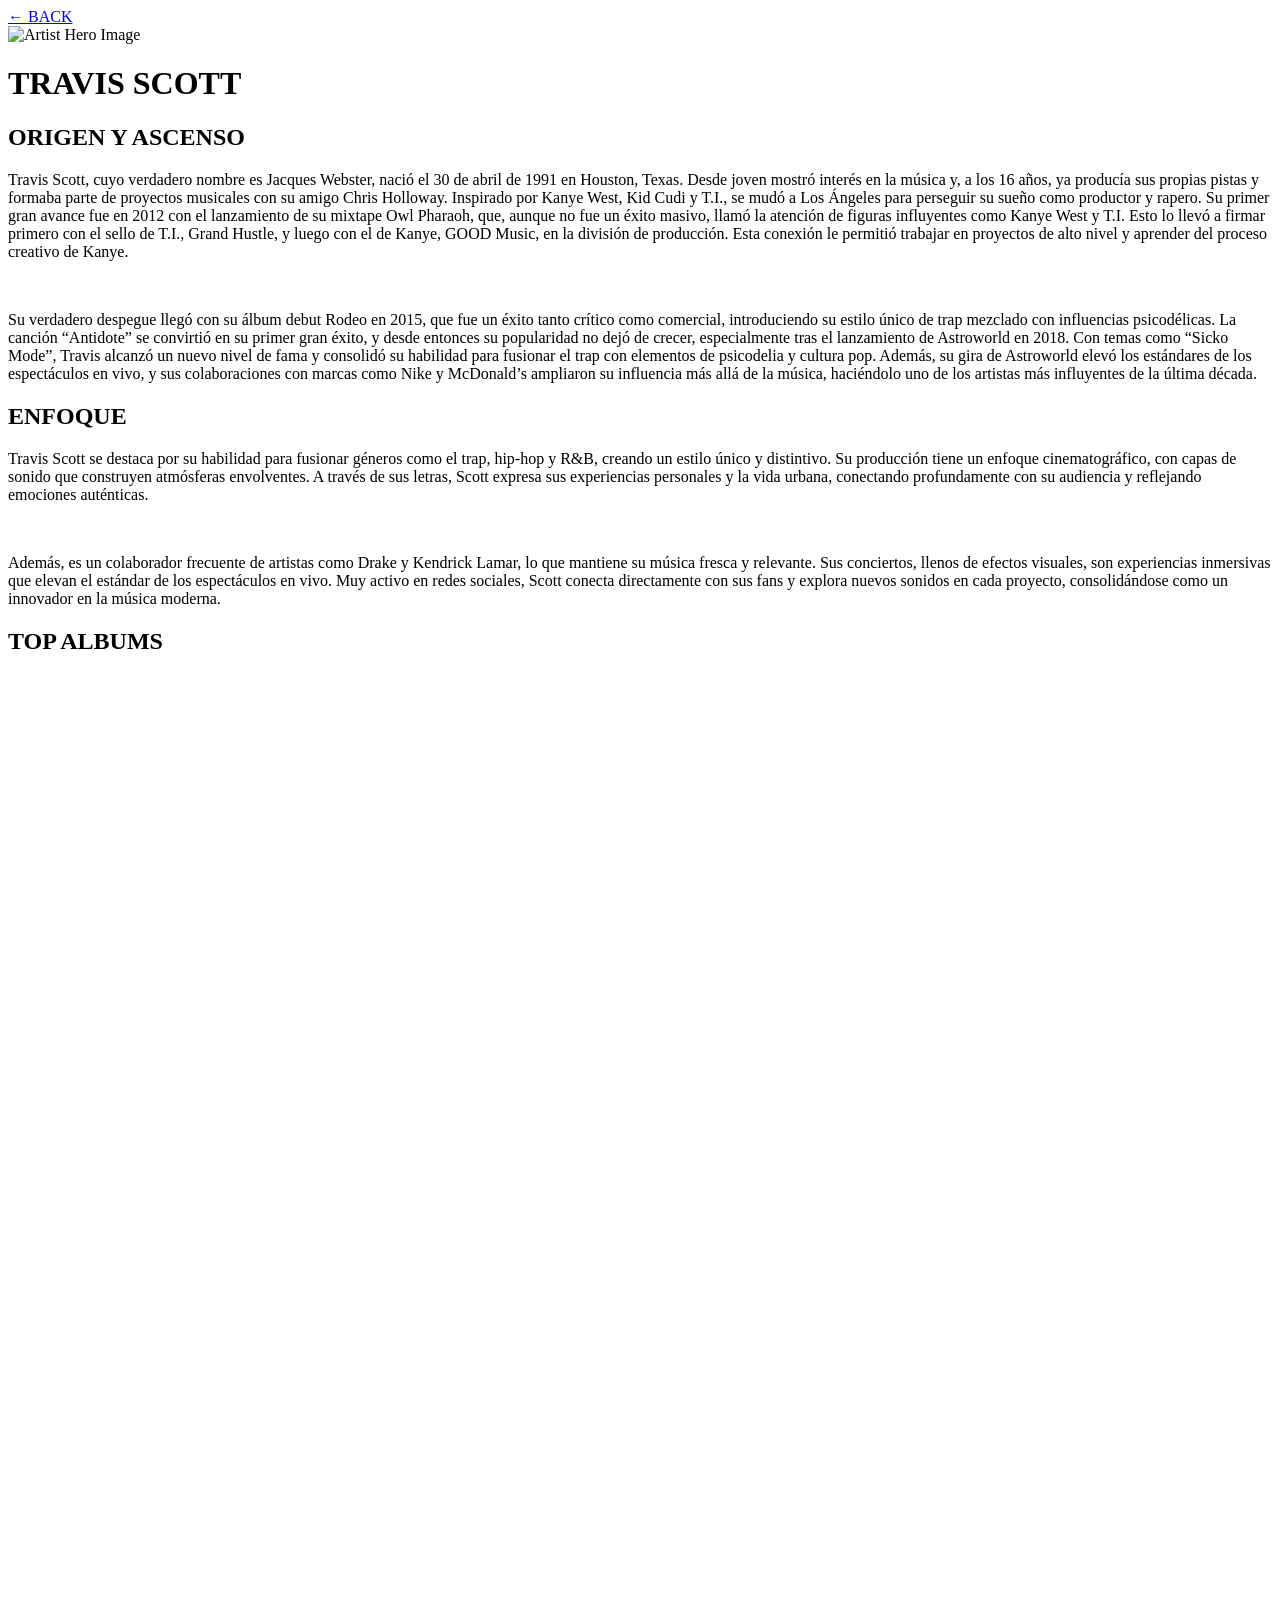
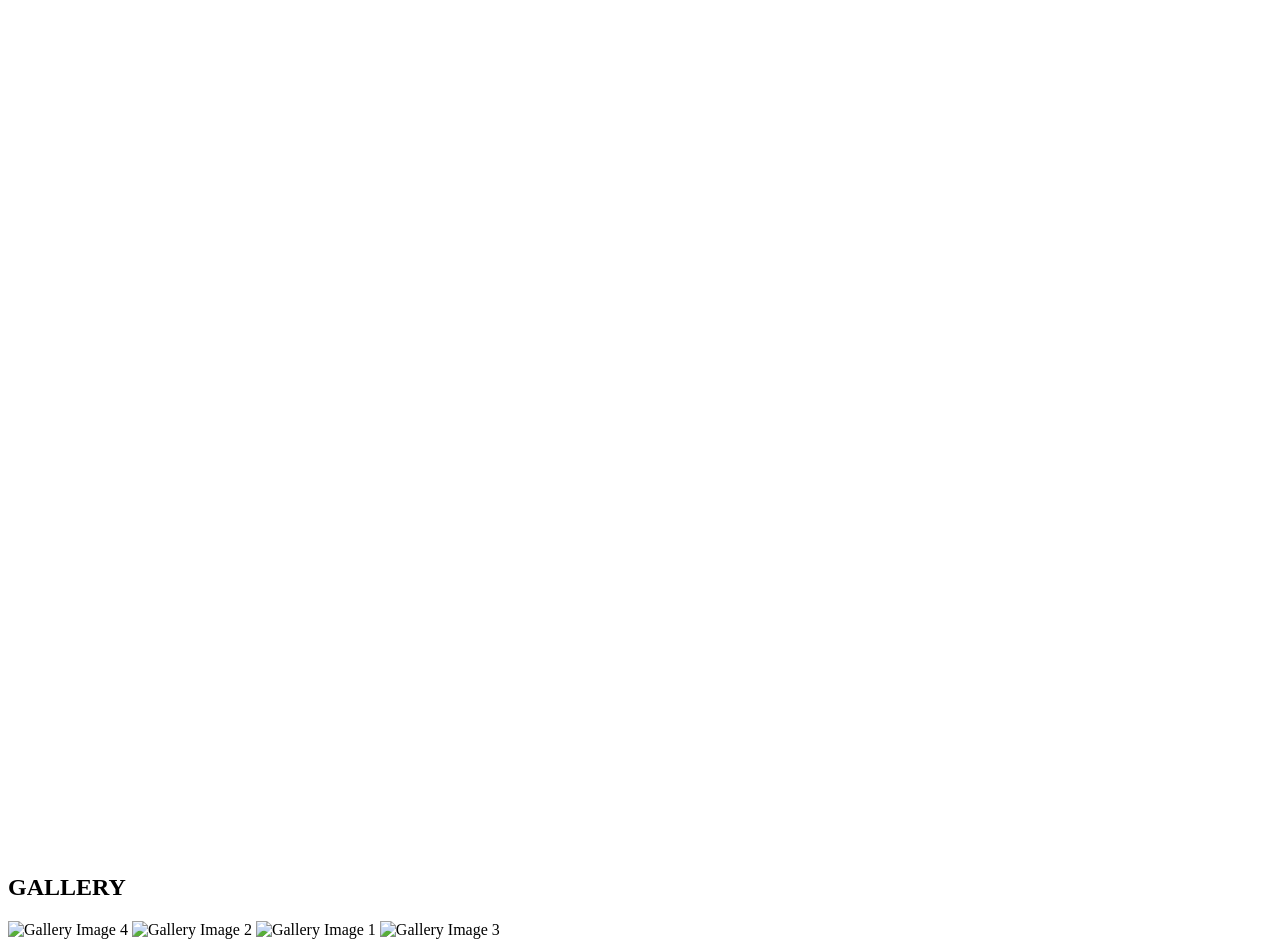
==== don-toliver.html @ 36c1775e "Artists sections - Travis Scott" ====
<!DOCTYPE html>
<html lang="es">
  <head>
    <meta charset="UTF-8" />
    <meta name="viewport" content="width=device-width, initial-scale=1.0" />
    <title>Trap Stars - Travis Scott</title>
    <link rel="stylesheet" href="/public/css/artists.css" />
  </head>
  <body>
    <a href="/home.html" class="back-button">← BACK</a>

    <div class="hero">
      <img
        src="https://media.gq.com/photos/5f3aa9738f9d96b932abcdc3/4:3/w_1999,h_1499,c_limit/travis-scott-gq-cover-september-2020-a.jpg"
        alt="Artist Hero Image"
        class="hero-image"
      />
      <div class="hero-overlay"></div>
      <h1 class="artist-name">TRAVIS SCOTT</h1>
    </div>

    <div class="container">
      <div class="content-grid">
        <div class="origin-section">
          <h2 class="section-title">ORIGEN Y ASCENSO</h2>
          <p class="section-content">
            Travis Scott, cuyo verdadero nombre es Jacques Webster, nació el 30
            de abril de 1991 en Houston, Texas. Desde joven mostró interés en la
            música y, a los 16 años, ya producía sus propias pistas y formaba
            parte de proyectos musicales con su amigo Chris Holloway. Inspirado
            por Kanye West, Kid Cudi y T.I., se mudó a Los Ángeles para
            perseguir su sueño como productor y rapero. Su primer gran avance
            fue en 2012 con el lanzamiento de su mixtape Owl Pharaoh, que,
            aunque no fue un éxito masivo, llamó la atención de figuras
            influyentes como Kanye West y T.I. Esto lo llevó a firmar primero
            con el sello de T.I., Grand Hustle, y luego con el de Kanye, GOOD
            Music, en la división de producción. Esta conexión le permitió
            trabajar en proyectos de alto nivel y aprender del proceso creativo
            de Kanye.
          </p>
          <br />
          <p class="section-content">
            Su verdadero despegue llegó con su álbum debut Rodeo en 2015, que
            fue un éxito tanto crítico como comercial, introduciendo su estilo
            único de trap mezclado con influencias psicodélicas. La canción
            “Antidote” se convirtió en su primer gran éxito, y desde entonces su
            popularidad no dejó de crecer, especialmente tras el lanzamiento de
            Astroworld en 2018. Con temas como “Sicko Mode”, Travis alcanzó un
            nuevo nivel de fama y consolidó su habilidad para fusionar el trap
            con elementos de psicodelia y cultura pop. Además, su gira de
            Astroworld elevó los estándares de los espectáculos en vivo, y sus
            colaboraciones con marcas como Nike y McDonald’s ampliaron su
            influencia más allá de la música, haciéndolo uno de los artistas más
            influyentes de la última década.
          </p>
        </div>

        <div class="focus-section">
          <h2 class="section-title">ENFOQUE</h2>
          <p class="section-content">
            Travis Scott se destaca por su habilidad para fusionar géneros como
            el trap, hip-hop y R&B, creando un estilo único y distintivo. Su
            producción tiene un enfoque cinematográfico, con capas de sonido que
            construyen atmósferas envolventes. A través de sus letras, Scott
            expresa sus experiencias personales y la vida urbana, conectando
            profundamente con su audiencia y reflejando emociones auténticas.
          </p>
          <br />
          <p class="section-content">
            Además, es un colaborador frecuente de artistas como Drake y
            Kendrick Lamar, lo que mantiene su música fresca y relevante. Sus
            conciertos, llenos de efectos visuales, son experiencias inmersivas
            que elevan el estándar de los espectáculos en vivo. Muy activo en
            redes sociales, Scott conecta directamente con sus fans y explora
            nuevos sonidos en cada proyecto, consolidándose como un innovador en
            la música moderna.
          </p>
        </div>
      </div>

      <div class="albums-section">
        <h2 class="section-title">TOP ALBUMS</h2>
        <div class="albums-grid">
          <!-- Spotify Embeds irían aquí -->
          <iframe
            style="border-radius: 12px"
            src="https://open.spotify.com/embed/album/41GuZcammIkupMPKH2OJ6I?utm_source=generator"
            width="100%"
            height="352"
            frameborder="0"
            allowfullscreen=""
            allow="autoplay; clipboard-write; encrypted-media; fullscreen; picture-in-picture"
            loading="lazy"
          ></iframe>
          <iframe
            style="border-radius: 12px"
            src="https://open.spotify.com/embed/album/18NOKLkZETa4sWwLMIm0UZ?utm_source=generator"
            width="100%"
            height="352"
            frameborder="0"
            allowfullscreen=""
            allow="autoplay; clipboard-write; encrypted-media; fullscreen; picture-in-picture"
            loading="lazy"
          ></iframe>
          <iframe
            style="border-radius: 12px"
            src="https://open.spotify.com/embed/album/42WVQWuf1teDysXiOupIZt?utm_source=generator"
            width="100%"
            height="352"
            frameborder="0"
            allowfullscreen=""
            allow="autoplay; clipboard-write; encrypted-media; fullscreen; picture-in-picture"
            loading="lazy"
          ></iframe>
          <iframe
            style="border-radius: 12px"
            src="https://open.spotify.com/embed/album/4PWBTB6NYSKQwfo79I3prg?utm_source=generator"
            width="100%"
            height="352"
            frameborder="0"
            allowfullscreen=""
            allow="autoplay; clipboard-write; encrypted-media; fullscreen; picture-in-picture"
            loading="lazy"
          ></iframe>
          <iframe
            style="border-radius: 12px"
            src="https://open.spotify.com/embed/album/1Sf8GsXG32t0jNrX11xqWx?utm_source=generator"
            width="100%"
            height="352"
            frameborder="0"
            allowfullscreen=""
            allow="autoplay; clipboard-write; encrypted-media; fullscreen; picture-in-picture"
            loading="lazy"
          ></iframe>
        </div>
      </div>

      <h2 class="section-title">GALLERY</h2>
      <div class="gallery">
        <img
          src="https://preview.redd.it/best-wallpaper-v0-8w5sl68jpqic1.jpeg?width=1080&crop=smart&auto=webp&s=6109e72f51ab2b543edce3efbecf95ba778b9f5f"
          alt="Gallery Image 4"
          class="gallery-image"
        />
        <img
          src="https://www.totalisimo.com/wp-content/uploads/2024/07/travis-scott-confirma-gira-musical-latinoamerica.jpeg"
          alt="Gallery Image 2"
          class="gallery-image"
        />
        <img
          src="https://ca-times.brightspotcdn.com/dims4/default/fd62f9c/2147483647/strip/true/crop/5568x3712+0+0/resize/1200x800!/format/webp/quality/75/?url=https%3A%2F%2Fcalifornia-times-brightspot.s3.amazonaws.com%2Faa%2F18%2Fe54c32e242b684c943ea0cf6c222%2Fap21310170175809.jpg"
          alt="Gallery Image 1"
          class="gallery-image"
        />

        <img
          src="https://ca-times.brightspotcdn.com/dims4/default/71b676d/2147483647/strip/true/crop/5518x3679+0+0/resize/1200x800!/format/webp/quality/75/?url=https%3A%2F%2Fcalifornia-times-brightspot.s3.amazonaws.com%2Fc1%2F5d%2Fc5b7e0404f3eac148286a82d55c3%2Fgettyimages-1351664766.jpg"
          alt="Gallery Image 3"
          class="gallery-image"
        />
      </div>
    </div>
  </body>
</html>
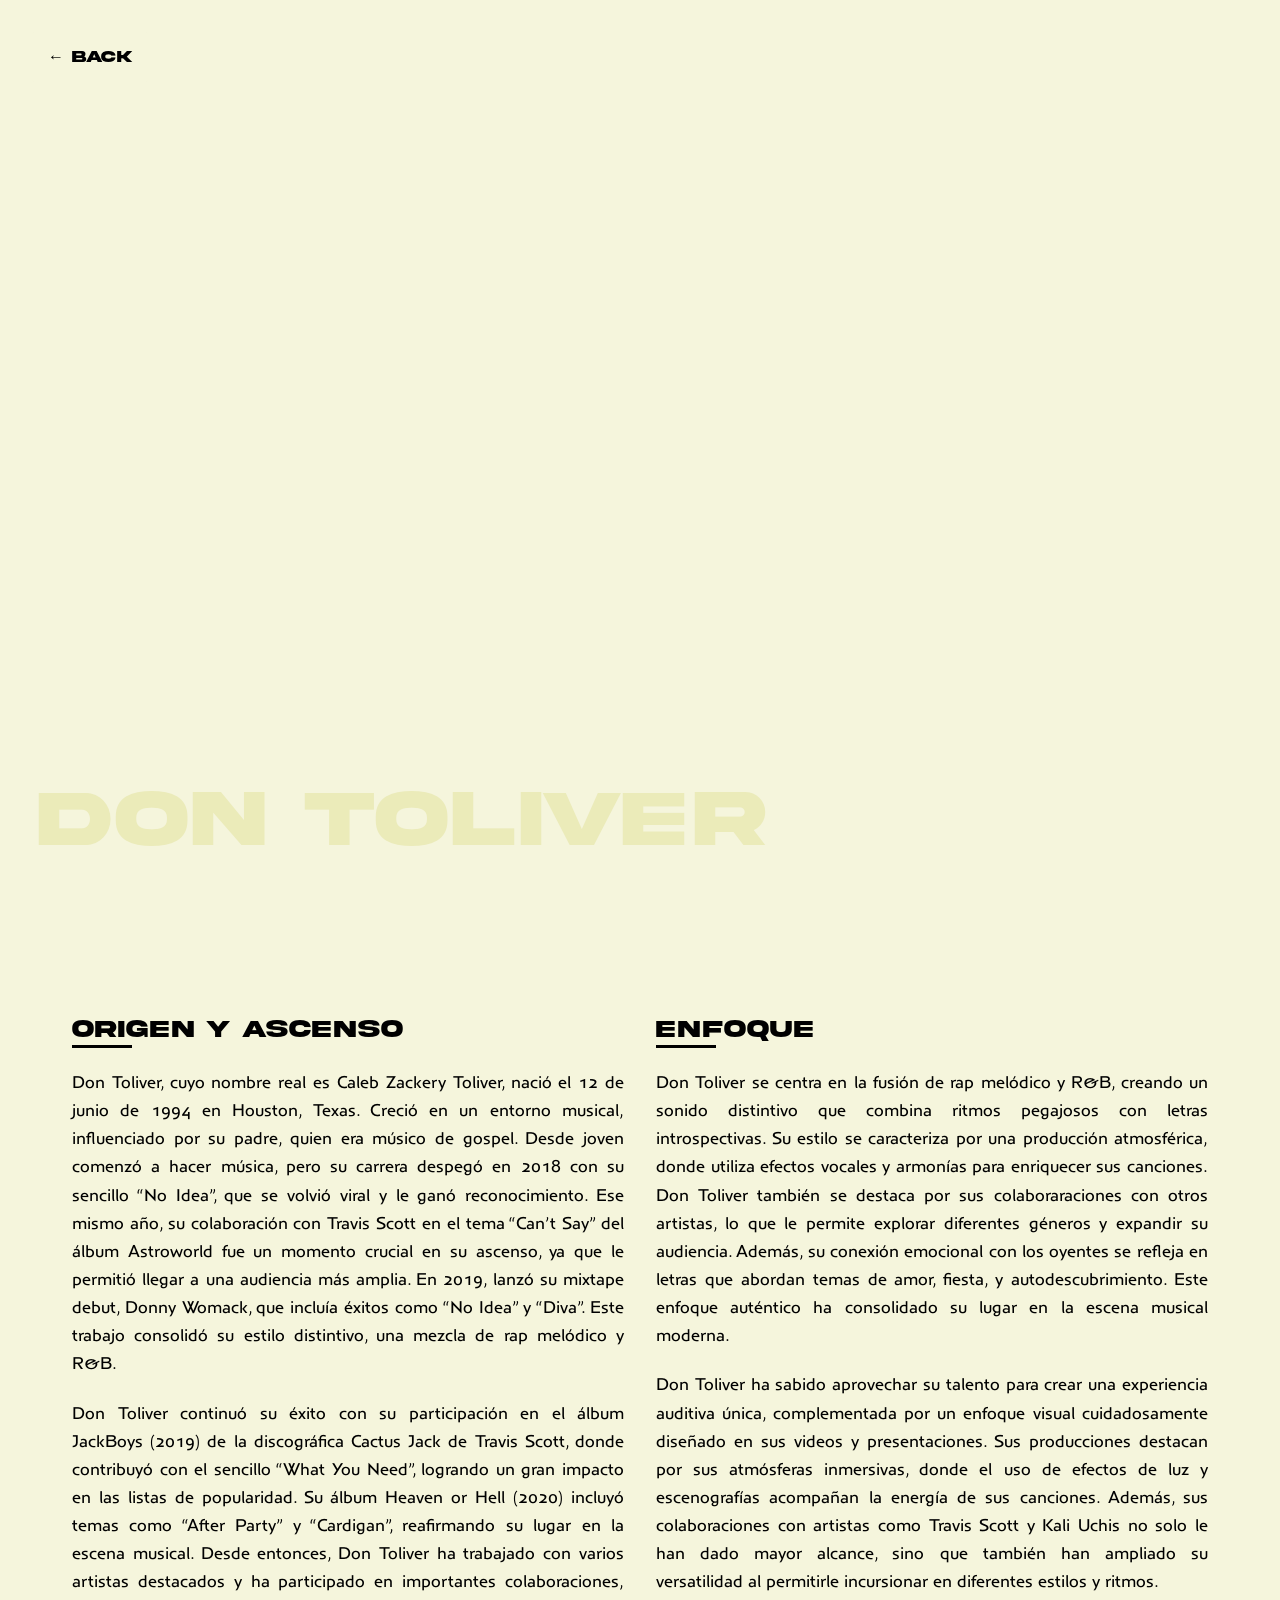
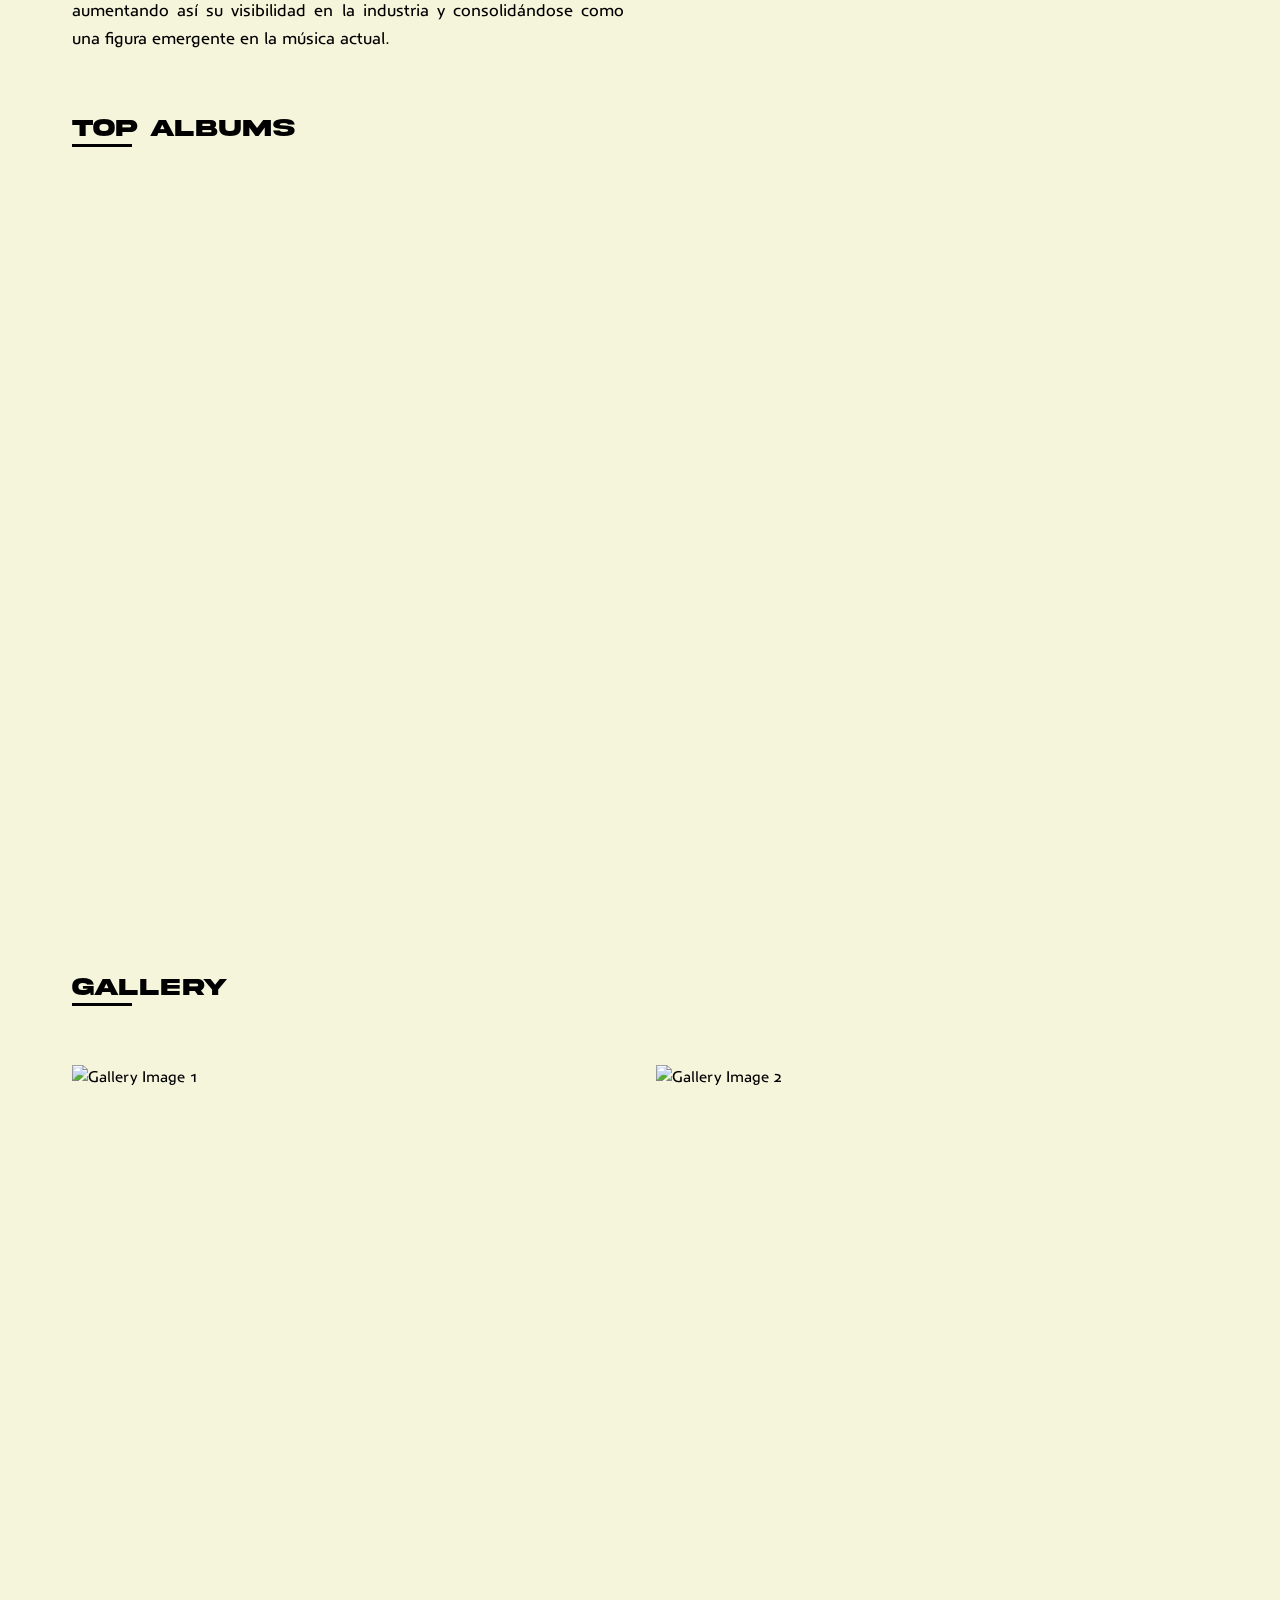
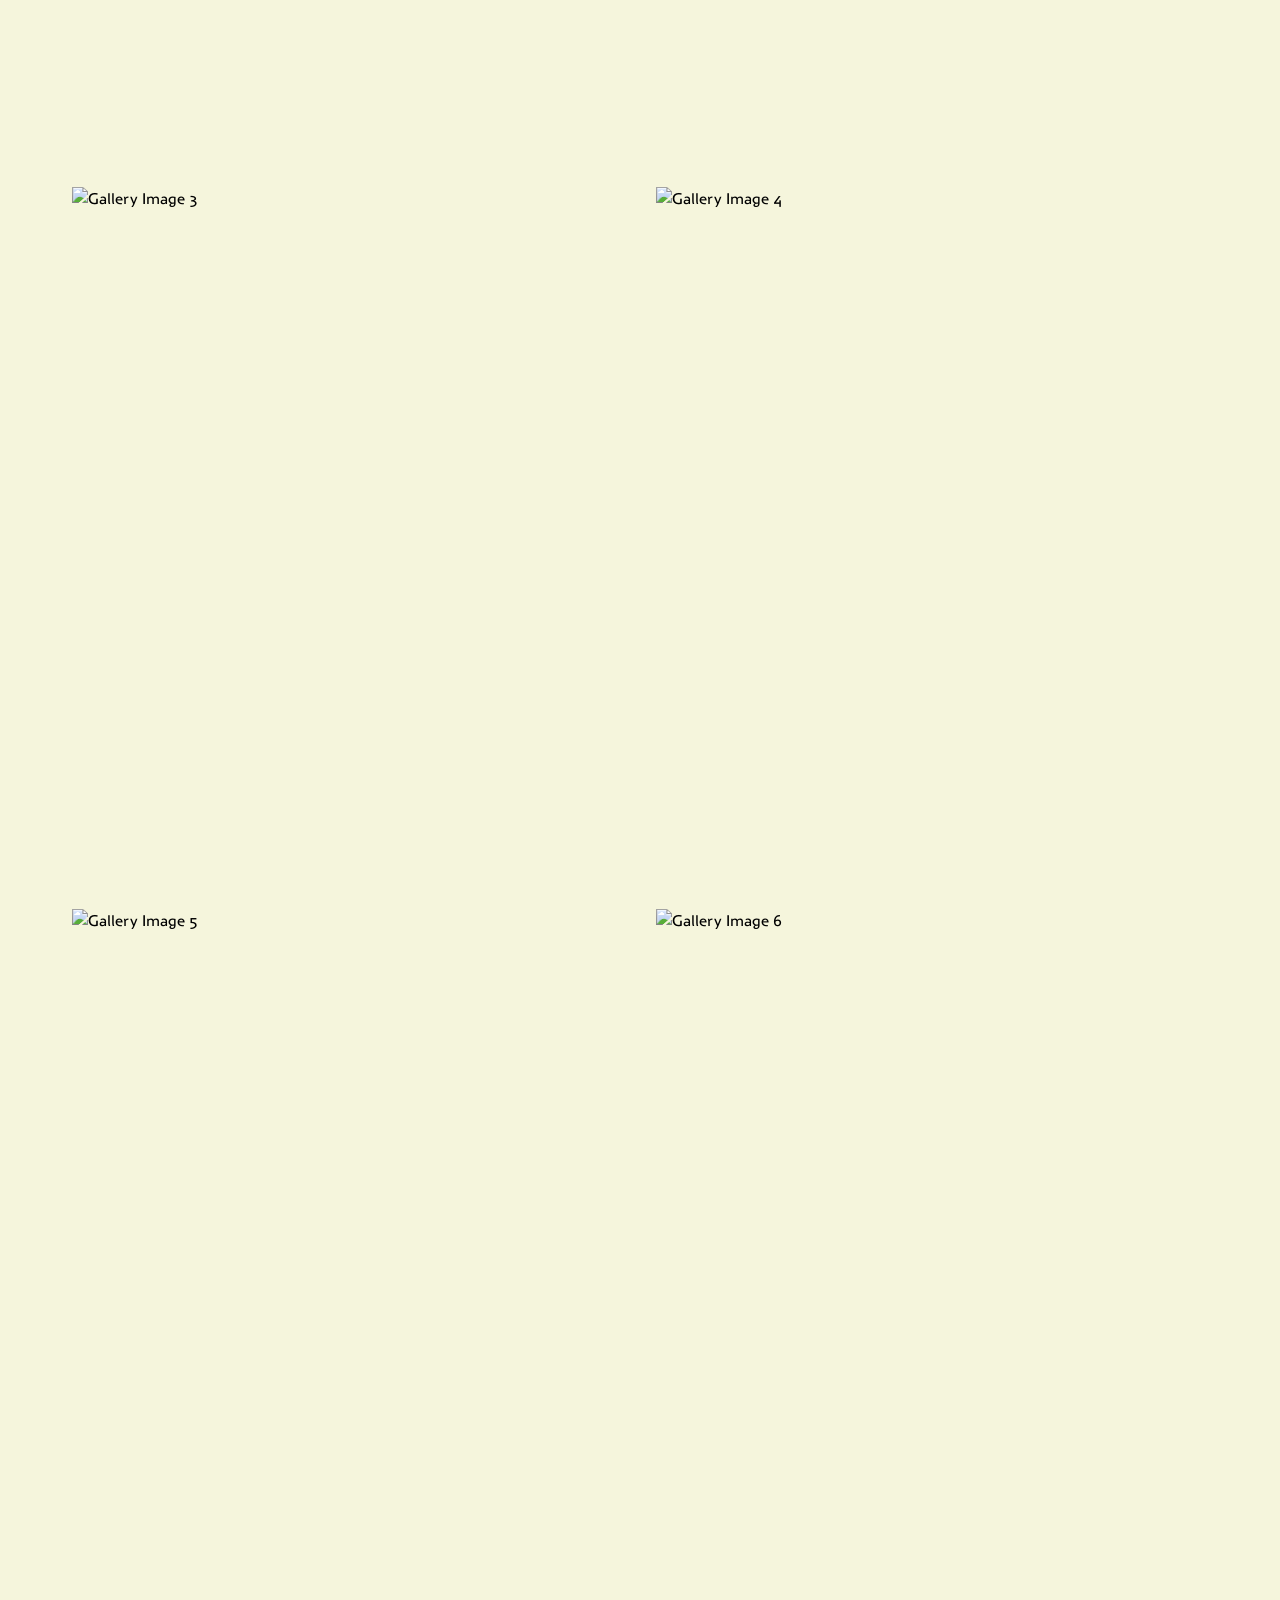
==== commit 938a8675: "Don Toliver section + final details" ====
--- a/don-toliver.html
+++ b/don-toliver.html
@@ -3,20 +3,24 @@
   <head>
     <meta charset="UTF-8" />
     <meta name="viewport" content="width=device-width, initial-scale=1.0" />
-    <title>Trap Stars - Travis Scott</title>
-    <link rel="stylesheet" href="/public/css/artists.css" />
+    <title>Trap Stars - Don Toliver</title>
+    <link rel="stylesheet" href="/public/css/don-toliver.css" />
+    <link
+      rel="icon"
+      href="https://st.depositphotos.com/3538103/5169/i/450/depositphotos_51692729-stock-photo-star-icon.jpg"
+    />
   </head>
   <body>
     <a href="/home.html" class="back-button">← BACK</a>
 
     <div class="hero">
       <img
-        src="https://media.gq.com/photos/5f3aa9738f9d96b932abcdc3/4:3/w_1999,h_1499,c_limit/travis-scott-gq-cover-september-2020-a.jpg"
+        src="https://media.gq.com/photos/644038e15daed7b7f1840d38/4:3/w_1856,h_1392,c_limit/DT_CR_HYPE_1-r1.jpg"
         alt="Artist Hero Image"
         class="hero-image"
       />
       <div class="hero-overlay"></div>
-      <h1 class="artist-name">TRAVIS SCOTT</h1>
+      <h1 class="artist-name">DON TOLIVER</h1>
     </div>
 
     <div class="container">
@@ -24,56 +28,57 @@
         <div class="origin-section">
           <h2 class="section-title">ORIGEN Y ASCENSO</h2>
           <p class="section-content">
-            Travis Scott, cuyo verdadero nombre es Jacques Webster, nació el 30
-            de abril de 1991 en Houston, Texas. Desde joven mostró interés en la
-            música y, a los 16 años, ya producía sus propias pistas y formaba
-            parte de proyectos musicales con su amigo Chris Holloway. Inspirado
-            por Kanye West, Kid Cudi y T.I., se mudó a Los Ángeles para
-            perseguir su sueño como productor y rapero. Su primer gran avance
-            fue en 2012 con el lanzamiento de su mixtape Owl Pharaoh, que,
-            aunque no fue un éxito masivo, llamó la atención de figuras
-            influyentes como Kanye West y T.I. Esto lo llevó a firmar primero
-            con el sello de T.I., Grand Hustle, y luego con el de Kanye, GOOD
-            Music, en la división de producción. Esta conexión le permitió
-            trabajar en proyectos de alto nivel y aprender del proceso creativo
-            de Kanye.
+            Don Toliver, cuyo nombre real es Caleb Zackery Toliver, nació el 12
+            de junio de 1994 en Houston, Texas. Creció en un entorno musical,
+            influenciado por su padre, quien era músico de gospel. Desde joven
+            comenzó a hacer música, pero su carrera despegó en 2018 con su
+            sencillo “No Idea”, que se volvió viral y le ganó reconocimiento.
+            Ese mismo año, su colaboración con Travis Scott en el tema “Can’t
+            Say” del álbum Astroworld fue un momento crucial en su ascenso, ya
+            que le permitió llegar a una audiencia más amplia. En 2019, lanzó su
+            mixtape debut, Donny Womack, que incluía éxitos como “No Idea” y
+            “Diva”. Este trabajo consolidó su estilo distintivo, una mezcla de
+            rap melódico y R&B.
           </p>
           <br />
           <p class="section-content">
-            Su verdadero despegue llegó con su álbum debut Rodeo en 2015, que
-            fue un éxito tanto crítico como comercial, introduciendo su estilo
-            único de trap mezclado con influencias psicodélicas. La canción
-            “Antidote” se convirtió en su primer gran éxito, y desde entonces su
-            popularidad no dejó de crecer, especialmente tras el lanzamiento de
-            Astroworld en 2018. Con temas como “Sicko Mode”, Travis alcanzó un
-            nuevo nivel de fama y consolidó su habilidad para fusionar el trap
-            con elementos de psicodelia y cultura pop. Además, su gira de
-            Astroworld elevó los estándares de los espectáculos en vivo, y sus
-            colaboraciones con marcas como Nike y McDonald’s ampliaron su
-            influencia más allá de la música, haciéndolo uno de los artistas más
-            influyentes de la última década.
+            Don Toliver continuó su éxito con su participación en el álbum
+            JackBoys (2019) de la discográfica Cactus Jack de Travis Scott,
+            donde contribuyó con el sencillo “What You Need”, logrando un gran
+            impacto en las listas de popularidad. Su álbum Heaven or Hell (2020)
+            incluyó temas como “After Party” y “Cardigan”, reafirmando su lugar
+            en la escena musical. Desde entonces, Don Toliver ha trabajado con
+            varios artistas destacados y ha participado en importantes
+            colaboraciones, aumentando así su visibilidad en la industria y
+            consolidándose como una figura emergente en la música actual.
           </p>
         </div>
 
         <div class="focus-section">
           <h2 class="section-title">ENFOQUE</h2>
           <p class="section-content">
-            Travis Scott se destaca por su habilidad para fusionar géneros como
-            el trap, hip-hop y R&B, creando un estilo único y distintivo. Su
-            producción tiene un enfoque cinematográfico, con capas de sonido que
-            construyen atmósferas envolventes. A través de sus letras, Scott
-            expresa sus experiencias personales y la vida urbana, conectando
-            profundamente con su audiencia y reflejando emociones auténticas.
+            Don Toliver se centra en la fusión de rap melódico y R&B, creando un
+            sonido distintivo que combina ritmos pegajosos con letras
+            introspectivas. Su estilo se caracteriza por una producción
+            atmosférica, donde utiliza efectos vocales y armonías para
+            enriquecer sus canciones. Don Toliver también se destaca por sus
+            colaboraraciones con otros artistas, lo que le permite explorar
+            diferentes géneros y expandir su audiencia. Además, su conexión
+            emocional con los oyentes se refleja en letras que abordan temas de
+            amor, fiesta, y autodescubrimiento. Este enfoque auténtico ha
+            consolidado su lugar en la escena musical moderna.
           </p>
           <br />
           <p class="section-content">
-            Además, es un colaborador frecuente de artistas como Drake y
-            Kendrick Lamar, lo que mantiene su música fresca y relevante. Sus
-            conciertos, llenos de efectos visuales, son experiencias inmersivas
-            que elevan el estándar de los espectáculos en vivo. Muy activo en
-            redes sociales, Scott conecta directamente con sus fans y explora
-            nuevos sonidos en cada proyecto, consolidándose como un innovador en
-            la música moderna.
+            Don Toliver ha sabido aprovechar su talento para crear una
+            experiencia auditiva única, complementada por un enfoque visual
+            cuidadosamente diseñado en sus videos y presentaciones. Sus
+            producciones destacan por sus atmósferas inmersivas, donde el uso de
+            efectos de luz y escenografías acompañan la energía de sus
+            canciones. Además, sus colaboraciones con artistas como Travis Scott
+            y Kali Uchis no solo le han dado mayor alcance, sino que también han
+            ampliado su versatilidad al permitirle incursionar en diferentes
+            estilos y ritmos.
           </p>
         </div>
       </div>
@@ -84,7 +89,7 @@
           <!-- Spotify Embeds irían aquí -->
           <iframe
             style="border-radius: 12px"
-            src="https://open.spotify.com/embed/album/41GuZcammIkupMPKH2OJ6I?utm_source=generator"
+            src="https://open.spotify.com/embed/album/7z4GhRfLqfSkqrj5F3Yt2B?utm_source=generator"
             width="100%"
             height="352"
             frameborder="0"
@@ -94,27 +99,7 @@
           ></iframe>
           <iframe
             style="border-radius: 12px"
-            src="https://open.spotify.com/embed/album/18NOKLkZETa4sWwLMIm0UZ?utm_source=generator"
-            width="100%"
-            height="352"
-            frameborder="0"
-            allowfullscreen=""
-            allow="autoplay; clipboard-write; encrypted-media; fullscreen; picture-in-picture"
-            loading="lazy"
-          ></iframe>
-          <iframe
-            style="border-radius: 12px"
-            src="https://open.spotify.com/embed/album/42WVQWuf1teDysXiOupIZt?utm_source=generator"
-            width="100%"
-            height="352"
-            frameborder="0"
-            allowfullscreen=""
-            allow="autoplay; clipboard-write; encrypted-media; fullscreen; picture-in-picture"
-            loading="lazy"
-          ></iframe>
-          <iframe
-            style="border-radius: 12px"
-            src="https://open.spotify.com/embed/album/4PWBTB6NYSKQwfo79I3prg?utm_source=generator"
+            src="https://open.spotify.com/embed/album/2WmJ5wp5wKBlIJE6FDAIBJ?utm_source=generator"
             width="100%"
             height="352"
             frameborder="0"
@@ -132,30 +117,59 @@
             allow="autoplay; clipboard-write; encrypted-media; fullscreen; picture-in-picture"
             loading="lazy"
           ></iframe>
+          <iframe
+            style="border-radius: 12px"
+            src="https://open.spotify.com/embed/album/2VubyYz7rZ5Z68IJ3CjwNf?utm_source=generator"
+            width="100%"
+            height="352"
+            frameborder="0"
+            allowfullscreen=""
+            allow="autoplay; clipboard-write; encrypted-media; fullscreen; picture-in-picture"
+            loading="lazy"
+          ></iframe>
+          <iframe
+            style="border-radius: 12px"
+            src="https://open.spotify.com/embed/album/2Q2TRdT994vTzGE3Grmmht?utm_source=generator"
+            width="100%"
+            height="352"
+            frameborder="0"
+            allowfullscreen=""
+            allow="autoplay; clipboard-write; encrypted-media; fullscreen; picture-in-picture"
+            loading="lazy"
+          ></iframe>
         </div>
       </div>
 
       <h2 class="section-title">GALLERY</h2>
       <div class="gallery">
         <img
-          src="https://preview.redd.it/best-wallpaper-v0-8w5sl68jpqic1.jpeg?width=1080&crop=smart&auto=webp&s=6109e72f51ab2b543edce3efbecf95ba778b9f5f"
+          src="https://i.pinimg.com/originals/9f/68/65/9f686504e3a9eb57b227e8ec647490e1.jpg"
+          alt="Gallery Image 1"
+          class="gallery-image"
+        />
+        <img
+          src="https://i.redd.it/photos-i-took-of-don-toliver-v0-k9ttirw24v5d1.jpg?width=2950&format=pjpg&auto=webp&s=cd602b4bd9b460c9ebe65da8065630b00c361db1"
+          alt="Gallery Image 2"
+          class="gallery-image"
+        />
+        <img
+          src="https://media.gq-magazine.co.uk/photos/6311d1bc674662a71cdbeb5e/master/w_1600%2Cc_limit/September%252005%2520-%2520Don%2520Toliver_online5.jpg"
+          alt="Gallery Image 3"
+          class="gallery-image"
+        />
+        <img
+          src="https://media.gq.com/photos/643db7b17852621ba3406bd4/master/w_1600%2Cc_limit/DT_CR_HYPE_6_V2-r3.jpg"
           alt="Gallery Image 4"
           class="gallery-image"
         />
         <img
-          src="https://www.totalisimo.com/wp-content/uploads/2024/07/travis-scott-confirma-gira-musical-latinoamerica.jpeg"
-          alt="Gallery Image 2"
+          src="https://media.gq.com/photos/643db7ae1f7aee9c25e686c2/master/w_1600%2Cc_limit/DT_CR_HYPE_3-r2.jpg"
+          alt="Gallery Image 5"
           class="gallery-image"
         />
         <img
-          src="https://ca-times.brightspotcdn.com/dims4/default/fd62f9c/2147483647/strip/true/crop/5568x3712+0+0/resize/1200x800!/format/webp/quality/75/?url=https%3A%2F%2Fcalifornia-times-brightspot.s3.amazonaws.com%2Faa%2F18%2Fe54c32e242b684c943ea0cf6c222%2Fap21310170175809.jpg"
-          alt="Gallery Image 1"
-          class="gallery-image"
-        />
-
-        <img
-          src="https://ca-times.brightspotcdn.com/dims4/default/71b676d/2147483647/strip/true/crop/5518x3679+0+0/resize/1200x800!/format/webp/quality/75/?url=https%3A%2F%2Fcalifornia-times-brightspot.s3.amazonaws.com%2Fc1%2F5d%2Fc5b7e0404f3eac148286a82d55c3%2Fgettyimages-1351664766.jpg"
-          alt="Gallery Image 3"
+          src="https://lastfm.freetls.fastly.net/i/u/ar0/36a543935b32b270a727d5dfdf47d54d.jpg"
+          alt="Gallery Image 6"
           class="gallery-image"
         />
       </div>
--- a/public/css/don-toliver.css
+++ b/public/css/don-toliver.css
@@ -0,0 +1,238 @@
+@font-face {
+  font-family: "Anisette";
+  src: url("../assets/fonts/fonnts.com-Anisette_Std_Petite.otf")
+    format("truetype");
+}
+
+@font-face {
+  font-family: "Akira Expanded";
+  src: url("../assets/fonts/akira-Expanded-Demo.otf") format("truetype");
+}
+
+* {
+  margin: 0;
+  padding: 0;
+  box-sizing: border-box;
+}
+
+body {
+  background-color: #f5f5dc;
+  color: #000;
+  font-family: "Anisette", sans-serif;
+}
+
+.container {
+  max-width: 1200px;
+  margin: 0 auto;
+  padding: 2rem;
+}
+
+.hero {
+  position: relative;
+  height: 120vh;
+  overflow: hidden;
+  margin: -10rem 0 4rem 0;
+}
+
+.hero-image {
+  width: 100%;
+  height: 100%;
+  object-fit: cover;
+  filter: grayscale(30%);
+}
+
+.hero-overlay {
+  position: absolute;
+  top: 0;
+  left: 0;
+  width: 100%;
+  height: 110%;
+  background: linear-gradient(
+    180deg,
+    rgba(0, 0, 0, 0) 0%,
+    rgba(245, 245, 220, 1) 100%
+  );
+}
+
+.artist-name {
+  position: absolute;
+  bottom: 5%;
+  left: 3%;
+  font-family: "Akira Expanded", sans-serif;
+  font-size: 5rem;
+  mix-blend-mode: overlay;
+  color: #000;
+  opacity: 0;
+  animation: slideUp 2s ease forwards;
+}
+
+.content-grid {
+  display: grid;
+  grid-template-columns: repeat(12, 1fr);
+  gap: 2rem;
+  margin-bottom: 4rem;
+}
+
+.origin-section {
+  grid-column: 1 / 7;
+  opacity: 0;
+  animation: fadeIn 3s ease forwards 0.8s;
+}
+
+.focus-section {
+  grid-column: 7 / 13;
+  opacity: 0;
+  animation: fadeIn 3s ease forwards 0.8s;
+}
+
+.section-title {
+  font-family: "Akira Expanded", sans-serif;
+  font-size: 1.5rem;
+  margin-bottom: 1.5rem;
+  position: relative;
+}
+
+.section-title::after {
+  content: "";
+  position: absolute;
+  bottom: -5px;
+  left: 0;
+  width: 60px;
+  height: 3px;
+  background-color: #000;
+}
+
+.section-content {
+  text-align: justify;
+  font-size: 1.1rem;
+  line-height: 1.6;
+}
+
+.albums-section {
+  margin: 4rem 0;
+}
+
+.albums-grid {
+  display: grid;
+  grid-template-columns: repeat(auto-fit, minmax(300px, 1fr));
+  gap: 2rem;
+  margin-top: 2rem;
+}
+
+.album-embed {
+  opacity: 0;
+  animation: fadeIn 1s ease forwards;
+}
+
+.gallery {
+  display: grid;
+  grid-template-columns: repeat(2, 1fr);
+  gap: 2rem;
+  margin: 4rem 0;
+}
+
+.gallery-image {
+  width: 100%;
+  aspect-ratio: 16/20;
+  object-fit: cover;
+  opacity: 0;
+  animation: fadeIn 5s ease forwards;
+  transition: transform 0.5s ease;
+}
+
+.gallery-image:hover {
+  transform: scale(1.04);
+}
+
+.back-button {
+  position: fixed;
+  top: 2rem;
+  left: 2rem;
+  font-family: "Akira Expanded", sans-serif;
+  text-decoration: none;
+  color: #000;
+  padding: 1rem;
+  background: rgba(245, 245, 220, 0.8);
+  backdrop-filter: blur(5px);
+  border-radius: 4px;
+  z-index: 100;
+  transition: all 0.3s ease;
+}
+
+.back-button:hover {
+  background: rgba(245, 245, 220, 1);
+  transform: translateX(-20px);
+}
+
+@keyframes fadeIn {
+  from {
+    opacity: 0;
+  }
+  to {
+    opacity: 1;
+  }
+}
+
+@keyframes slideUp {
+  from {
+    opacity: 0;
+    transform: translateY(50px);
+  }
+  to {
+    opacity: 1;
+    transform: translateY(0);
+  }
+}
+
+@media (max-width: 1024px) {
+  .content-grid {
+    grid-template-columns: 1fr;
+    gap: 3rem;
+  }
+
+  .origin-section,
+  .focus-section {
+    grid-column: auto;
+  }
+
+  .artist-name {
+    font-size: 3.5rem;
+  }
+}
+
+@media (max-width: 768px) {
+  .hero {
+    height: 70vh;
+    margin-top: 0;
+  }
+
+  .artist-name {
+    font-size: 2.5rem;
+  }
+
+  .gallery {
+    grid-template-columns: 1fr;
+  }
+}
+
+@media (max-width: 480px) {
+  .container {
+    padding: 1rem;
+  }
+
+  .hero {
+    height: 50vh;
+  }
+
+  .artist-name {
+    font-size: 2rem;
+  }
+
+  .section-title {
+    font-size: 1.2rem;
+  }
+
+  .section-content {
+    font-size: 1rem;
+  }
+}
